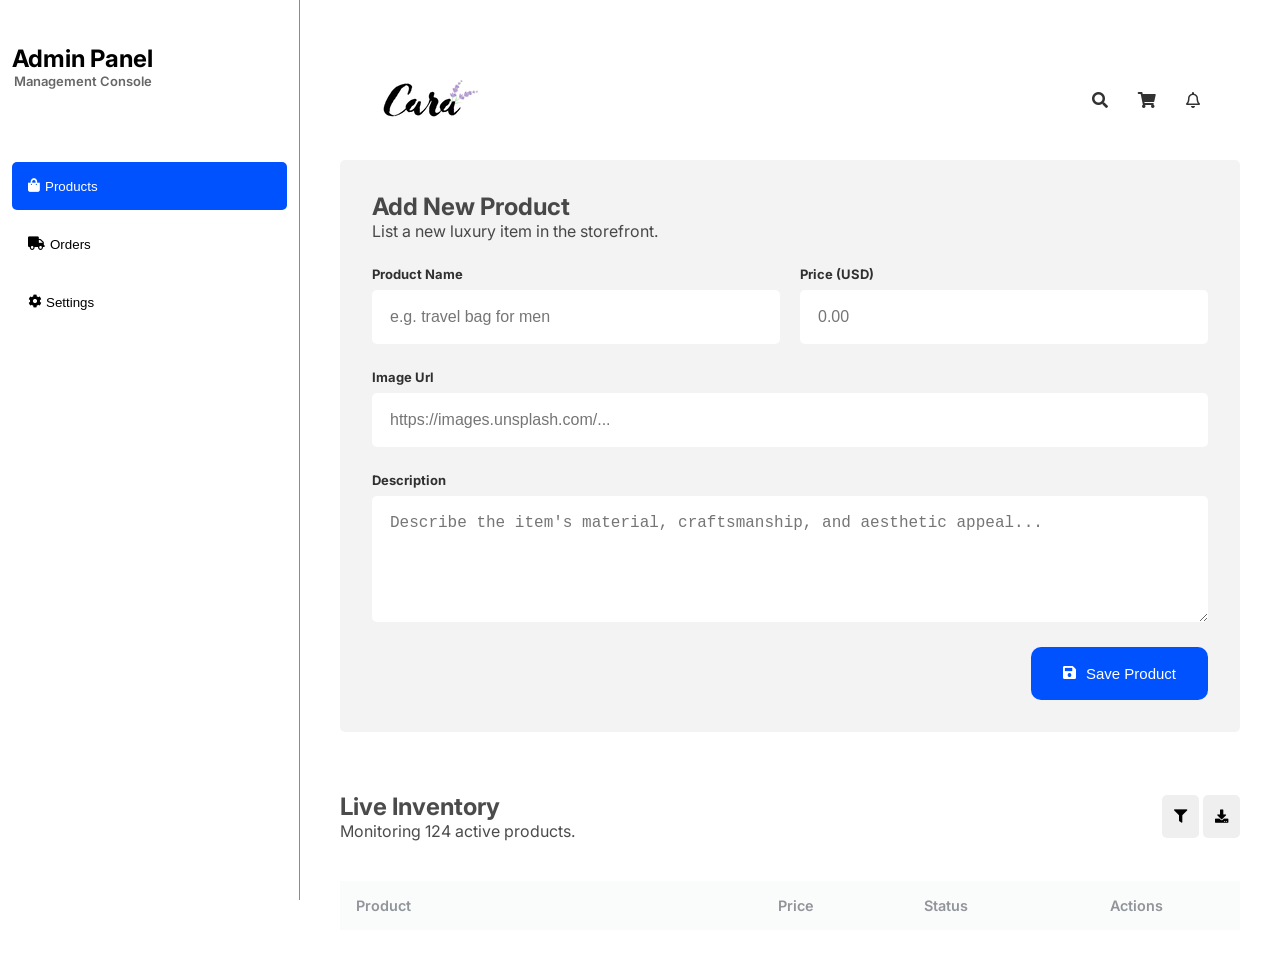
==== admin.html @ 92e77551 "created admin dashboard using html and css" ====
<!doctype html>
<html>
  <head>
    <link rel="preconnect" href="https://fonts.googleapis.com" />
    <link rel="preconnect" href="https://fonts.gstatic.com" crossorigin />
    <link
      href="https://fonts.googleapis.com/css2?family=Inter:ital,opsz,wght@0,14..32,100..900;1,14..32,100..900&family=League+Spartan:wght@100..900&family=Pixelify+Sans:wght@400..700&display=swap"
      rel="stylesheet"
    />
    <link
      rel="stylesheet"
      href="https://pro.fontawesome.com/releases/v5.10.0/css/all.css"
    />
    <link rel="stylesheet" href="style.css" />
    <title>Admin Dashboard</title>
  </head>
  <body>
    <section id="admin-panel-header">
      <section id="side-panel">
        <div id="panel-heading">
          <h1>Admin Panel</h1>
          <p>Management Console</p>
        </div>
        <div id="panel-buttons">
          <button class="button-active">
            <i class="fas fa-shopping-bag"></i>Products
          </button>
          <button><i class="fa fa-truck"></i>Orders</button>
          <button><i class="fas fa-cog"></i>Settings</button>
        </div>
      </section>
      <section id="admin-panel-right">
        <header id="header">
          <img src="images/logo.png" />
          <div id="nav-icons">
            <i class="fa fa-search"></i>
            <i class="fa fa-shopping-cart"></i>
            <i class="far fa-bell"></i>
          </div>
        </header>
        <section id="add-product-card">
          <div id="card-header">
            <h2>Add New Product</h2>
            <p>List a new luxury item in the storefront.</p>
          </div>
          <div id="product-name-price">
            <div class="product-input">
              <label for="product-name">Product Name</label>
              <input
                type="text"
                id="product-name"
                placeholder="e.g. travel bag for men"
              />
            </div>
            <div class="product-input">
              <label for="product-price">Price (USD)</label>
              <input type="number" id="product-price" placeholder="0.00" />
            </div>
          </div>
          <div id="product-image">
            <div class="product-input">
              <label for="product-img">Image Url</label>
              <input
                type="url"
                id="product-img"
                placeholder="https://images.unsplash.com/..."
              />
            </div>
          </div>
          <div id="product-description">
            <div class="product-input">
              <label for="product-desc">Description</label>
              <textarea
                id="product-desc"
                rows="5"
                placeholder="Describe the item's material, craftsmanship, and aesthetic appeal..."
              ></textarea>
            </div>
          </div>
          <div id="save-product-btn">
            <div class="product-input">
              <button><i class="fa fa-save"></i>Save Product</button>
            </div>
          </div>
        </section>
        <section id="live-inventory">
          <div id="inventory-heading">
            <div>
              <h2>Live Inventory</h2>
              <p>Monitoring 124 active products.</p>
            </div>
            <div id="inventory-filter-download">
              <button><i class="fa fa-filter"></i></button>
              <button><i class="fa fa-download"></i></button>
            </div>
          </div>
          <div class="table-responsive">
            <table id="inventory-table">
              <thead>
                <tr>
                  <th>Product</th>
                  <th>Price</th>
                  <th>Status</th>
                  <th>Actions</th>
                </tr>
              </thead>
              <tbody id="inventory-rows"></tbody>
            </table>
          </div>
        </section>
      </section>
    </section>
    <script src="admin.js"></script>
  </body>
</html>
---- style.css ----
body{
    background: white;
    font-family: 'Inter';
    margin: 0;
}

/*-----------------------------User Page-------------------------------*/

#nav-header{
    display: flex;
    align-items: center;
    justify-content: space-between;
    padding: 8px 40px;
    background: white;
    position: sticky;
    top: 0;
    z-index: 999;
}

#nav-header input{
    font-size: 16px;
    font-weight: 400;
    width: 392px;
    height: 40px;
    padding: 8px 12px;
    border: none;
    border-radius: 20px;
    outline: none;
    background: rgb(239, 239, 239);
}



#nav-header search{
    display: flex;
    align-items: center;
    width: 432px;
    height: 40px;
    padding: 8px;
    border: 2px solid transparent;
    border-radius: 50px;
    background: rgb(239, 239, 239);
    cursor: text;
}

#nav-header search:focus-within{
    border: 2px solid rgb(180, 180, 255);
}

#nav-header search i{
    opacity: 0.5;
    width: 20px;
    height: 16px;
    margin-left: 8px;
}
#nav-header>i:hover{
    color: #003EC7;
    cursor: pointer;
}

#cart{
    position: fixed;
    top: 0;
    right: -500px;
    width: 350px;
    height: 100vh;
    background: white;
    z-index: 1001;
    padding: 20px;
    transition: right 0.3s ease;
    box-shadow: -2px 0px 10px rgba(0,0,0,0.2);
}

#cart.open{
    right: 0px;
}

#close:hover{
    color: #003EC7;
    cursor: pointer;
}

#cart-header{
    display: flex;
    align-items: center;
    justify-content: space-between;
}

#cart-header button{
    font-size: 20px;
    background: none;
    border: none;
}

.cart-item{
    display: flex;
    gap: 16px;
    padding: 16px 0;
    border-bottom: 1px solid #eee;
    align-items: flex-start;
}

.cart-item img{
    width: 80px;
    height: 80px;
    object-fit: contain;
}

.cart-item-details{
    flex: 1;
    display: flex;
    flex-direction: column;
    justify-content: space-between;
    min-height: 80px;
}

.cart-item-header{
    display: flex;
    justify-content: space-between;
    align-items: flex-start;
    gap: 8px;
}

.cart-item-title{
    margin: 0;
    font-size: 14px;
    font-weight: 600;
}

.cart-item-title:hover{
    color: #003EC7;
    cursor: pointer;
}

.cart-item-price{
    font-weight: bold;
    font-size: 14px;
    white-space: nowrap;
}

.cart-item-controls{
    display: flex;
    justify-content: space-between;
    align-items: center;
    margin-top: auto;
}

.quantity-controls{
    display: flex;
    align-items: center;
    gap: 15px;
    border: 0.667px solid  #ccc;
}

.qty-btn{
    background: transparent;
    border: none;
    padding: 4px 8px;
}

.qty-btn:hover{
    background: #ccc;
    cursor: pointer;
}

.qty-num{
    padding: 0 8px;
    font-size: 14px;
}

.delete-btn{
    background: none;
    border: none;
    opacity: 0.6;
}

.delete-btn:hover{
    color: #cc0000;
    cursor: pointer;
}

.cart-total-container{
    display: flex;
    justify-content: space-between;
    align-items: center;
}

#checkout-btn{
    display: flex;
    gap: 8px;
    justify-content: center;
    align-items: center;
    padding: 16px 0px;
    width: 100%;
    background: #003EC7;
    border: none;
    color: white;
    font-size: medium;
    font-weight: 600;
}

#checkout-btn .arrow-icon{
    transition: transform 0.2s ease-in-out;
}

#checkout-btn:hover .arrow-icon{
    transform: translateX(5px); 
}

#checkout-btn:hover{
    background: blue;
    cursor: pointer;
}

#cart-last-line{
    font-size: 12px;
    text-align: center;
    opacity: 0.6;
}

#overlay{
    position: fixed;
    inset: 0;
    background: rgba(0, 0, 0, 0.4);
    visibility: hidden;
    opacity: 0;
    transition: 0.3s;
    z-index: 1000;
}

#overlay.active{
    visibility: visible;
    opacity: 1;
}

#hero{
    display: flex;
    align-items: flex-end;
    justify-content: space-between;
    padding-left: 40px;
    padding-right: 40px;
    margin-top: 20px;
}

#hero p{
    font-weight: bold;
    color: #003EC7;
    font-weight: 400;
    font-size: 12px;
}

#hero h1{
    font-size: 48px;
    margin-top: 8px;
}

#hero button, select{
    text-align: center;
    padding: 12px 24px;
    border: 1px solid rgb(121, 120, 120);
    border-radius: 50px;
    background: white;
}

#hero button:focus{
    border: 2px solid rgb(180, 180, 255)
}

#hero-buttons{
    display: flex;
    flex-direction: row;
    gap: 10px;
}

#category-filter {
    appearance: none;
}

#category-filter:focus{
    outline: none;
    border: 2px solid rgb(180, 180, 255)
}

#display-cards{
    padding-left: 40px;
    padding-right: 40px;
    display: flex;
    justify-content: space-between;
    flex-wrap: wrap;
    gap: 20px;
}

#display-cards .card{
    margin-top: 30px;
    display: flex;
    flex-direction: column;
    border: 1px solid rgb(171, 171, 170);
    border-radius: 20px;
    width: 275px;
    transition: ease 0.3s;
}

#display-cards .card:hover{
    transform: scale(1.03);
}

#display-cards .card img{
    width: 100%;
    height: 220px;
    display: block;
    object-fit: contain;
}

#display-cards .card .details{
    padding: 16px;
    margin-top: auto;
}

#display-cards .card .details p{
    opacity: 0.5;
    margin-bottom: 4px;
}

#display-cards .card .details h2{
    color: #003EC7;
    margin-top: 4px;
}

#display-cards .card button{
    display: flex;
    align-items: flex-end;
    justify-content: center;
    background: #003EC7;
    color: white;
    font-size: 16px;
    border: none;
    padding: 16px 0px;
    width: 100%;
    height: 54px;
    border-radius: 10px;
}

#main-h2{
    margin-top: 80px;
    padding-left: 40px;
}

#banner-img-1{
    background-image: linear-gradient(
        rgba(0, 0, 0, 0.4),
        rgba(0, 0, 0, 0.4)),url("images/curated.png");
    width: 50%;
    height: 100%;
    padding: 32px;
    color: white;
    border-radius: 20px;
    transition: transform ease 0.3s;
}

#banner-img-2{
    background-color: #003EC7;
    background-image: linear-gradient(
            rgba(0, 62, 199, 0.5),
            rgba(0, 62, 199, 0.5)),url("images/curated2.png");
    width: 40%;
    height: 100%;
    padding: 32px;
    color: white;
    border-radius: 20px;
    transition: transform ease 0.3s;
}

#banner-img-1, #banner-img-2{
    display: flex;
    flex-direction: column;
    justify-content: flex-end;
    align-items: flex-start;
}

.banner-imgs{
    display: flex;
    align-items: center;
    justify-content: space-between;
    gap: 25px;
    padding: 40px 40px 100px 40px;
    height: 436px;
}

#banner-img-1:hover, #banner-img-2:hover{
    transform: scale(1.01);
}

#banner button{
    padding: 16px 32px;
    font-size: 16px;
    font-weight: 600;
    border: none;
    border-radius: 30px;
}

#banner button:hover{
    background: #003EC7;
    color: white;
    cursor: pointer;
}

.section-p1 {
  padding: 40px 80px;
}

.section-m1 {
  margin: 40px 0;
}

#newsletter {
  display: flex;
  justify-content: space-between;
  align-items: center;
  flex-wrap: wrap;
  background-color: #092665;
}

#newsletter h4 {
  font-size: 22px;
  font-weight: 700;
  color: white;
}

#newsletter p {
  font-size: 14px;
  font-weight: 600;
  color: #818ea0;
}

#newsletter p span {
  color: #ffbd27;
}

#newsletter input {
  height: 2.125rem;
  padding: 0 1.25rem;
  font-size: 14px;
  width: 100%;
  border: 1px solid transparent;
  border-radius: 4px;
  outline: none;
  border-top-right-radius: 0;
  border-bottom-right-radius: 0;
}

#newsletter .form {
    display: flex;
    flex-direction: column;
    gap: 10px;
    width: 40%;
}

#newsletter input, #newsletter textarea {
    width: 100%;
    padding: 10px 1.25rem;
    font-size: 14px;
    border: 1px solid transparent;
    border-radius: 4px;
    outline: none;
}

#newsletter button {
    background-color: #003EC7;
    color: white;
    border: none;
    width: 30%;
    white-space: nowrap;
    padding: 16px 20px;
    border-radius: 4px;
    cursor: pointer;
}

#newsletter button:hover{
    background-color: #006aff;
}

#footer-sec{
    margin-top: 64px;
    padding: 64px 40px;
    margin-bottom: 18px;
    display: flex;
    align-items: center;
    justify-content: space-between;
    flex-wrap: wrap;
    background: white;
    border-top: 0.667px solid rgb(107, 107, 107);
    border-bottom: 0.667px solid rgb(107, 107, 107);
}

#footer-sec p{
    opacity: 0.6;
}

#footer-sec img,
#footer-sec h5{
    margin-bottom: 16px;
}

#footer-p1{
    margin-bottom: 24px;
}

#footer-bottom{
    font-size: 12px;
    display: flex;
    justify-content: space-between;
    align-items: center;
    padding-top: 10px;
    padding-bottom: 32px;
    padding-right: 30px;
    padding-left: 30px;
}

#footer-bottom div{
    display: flex;
    gap: 15px;
}

#footer-sec .footer-p2 p:hover{
    color: blue;
    cursor: pointer;
}

#footer-sec button{
    width: 40px;
    height: 40px;
    border: none;
    border-radius: 50%;
    cursor: pointer;
}

#footer-sec button:hover{
    background: #003EC7;
    color: white;
}

#footer-bottom p {
    opacity: 0.6;
    transition: opacity 0.2s ease;
}

#footer-bottom div p:hover{
    opacity: 1;
    cursor: pointer;
}

/*--------------------------------Admin Dashboard----------------------------*/


#admin-panel-right{
    padding: 40px;
    flex-grow: 1;
}

#header{
    display: flex;
    justify-content: space-between;
    align-items: center;
    padding: 40px;
}

#nav-icons{
    display: flex;
    gap: 30px;
    opacity: 0.8;
}

#nav-icons i:hover{
    opacity: 0.5;
    cursor: pointer;
}

#admin-panel-header{
    display: flex;
    align-items: flex-start;
    min-height: 100vh;
    width: 100%;
}

#side-panel{
    display: flex;
    flex-direction: column;
    justify-content: flex-start;
    align-items: flex-start;
    padding: 20px 12px;
    border-right: 1px solid #818ea0;
    position: sticky;
    top: 0;
    z-index: 999;
    width: 300px;
    height: 100vh;
    box-sizing: border-box;
    flex-shrink: 0;
}

#panel-heading{
    display: flex;
    flex-direction: column;
    align-items: center;
    justify-content: center;
    padding-bottom: 50px;
}

#panel-heading h1{
    margin-bottom: 0px;
    font-size: 24px;
}

#panel-heading p{
    font-size: 13px;
    font-weight: 600;
    opacity: 0.6;
    margin-top: 0px;
}

#panel-buttons{
    display: flex;
    flex-direction: column;
    justify-content: center;
    align-items: center;
    width: 100%;
}

#panel-buttons button{
    display: flex;
    gap: 5px;
    align-items: center;
    text-align: start;
    background: transparent;
    border: none;
    padding: 12px 16px;
    margin-top: 10px;
    width: 100%;
    height: 48px;
    border-radius: 5px;
    transition: 0.2s ease;
}

#panel-buttons button:hover{
    background: #cfcfcf;
    cursor: pointer;
}

#panel-buttons button:focus{
    outline: none;
}

#panel-buttons button.button-active{
    background: #0052ff;
    color: white;
}

#add-product-card{
    padding: 32px;
    background: #f4f3f3;
    border-radius: 5px;
}

#card-header h2,
#card-header p{
    margin: 0;
    opacity: 0.7;
}

#product-name-price{
    display: flex;
    justify-content: space-between;
    gap: 20px;
}

.product-input{
    display: flex;
    flex-direction: column;
    flex-grow: 1;
    margin-top: 25px;
}

.product-input label{
    font-size: small;
    font-weight: bold;
    opacity: 0.8;
}

.product-input input,
.product-input textarea{
    padding: 18px;
    margin-top: 8px;
    border: none;
    border-radius: 5px;
    font-size: 16px;
}

.product-input>input:focus,
.product-input>textarea:focus{
    outline: 2px solid #003EC7;
}

.product-input>button{
    display: flex;
    gap: 10px;
    align-self: flex-end;
    padding: 18px 32px;
    background: #0052ff;
    color: white;
    border: none;
    border-radius: 10px;
    font-size: 15px;
}

.product-input>button:hover{
    background: #3773f3;
    cursor: pointer;
}

#inventory-heading{
    display: flex;
    align-items: center;
    justify-content: space-between;
    margin-top: 60px;
}

#inventory-heading h2,
#inventory-heading p{
    margin: 0;
    opacity: 0.7;
}

#inventory-filter-download button{
    padding: 14px 12px;
    border: none;
    border-radius: 5px;
}

#inventory-filter-download button:hover{
    background: #ccc;
    cursor: pointer;
}

#inventory-table{
    width: 100%;
    margin-top: 40px;
    border-collapse: collapse;
    text-align: left;
    table-layout: fixed;
}

#inventory-table th:nth-child(1){
    width: 50%;
}

#inventory-table th:nth-child(2){
    width: 15%;
}

#inventory-table th:nth-child(3){
    width: 20%;
}

#inventory-table th:nth-child(4){
    width: 15%;
}

#inventory-table th{
    background-color: #f8f9fa;
    color: #495057;
    font-weight: 600;
    padding: 16px;
    font-size: 0.9rem;
    opacity: 0.6;
}

#inventory-table td {
    padding: 16px;
    border-bottom: 1px solid #e0e0e0;
}
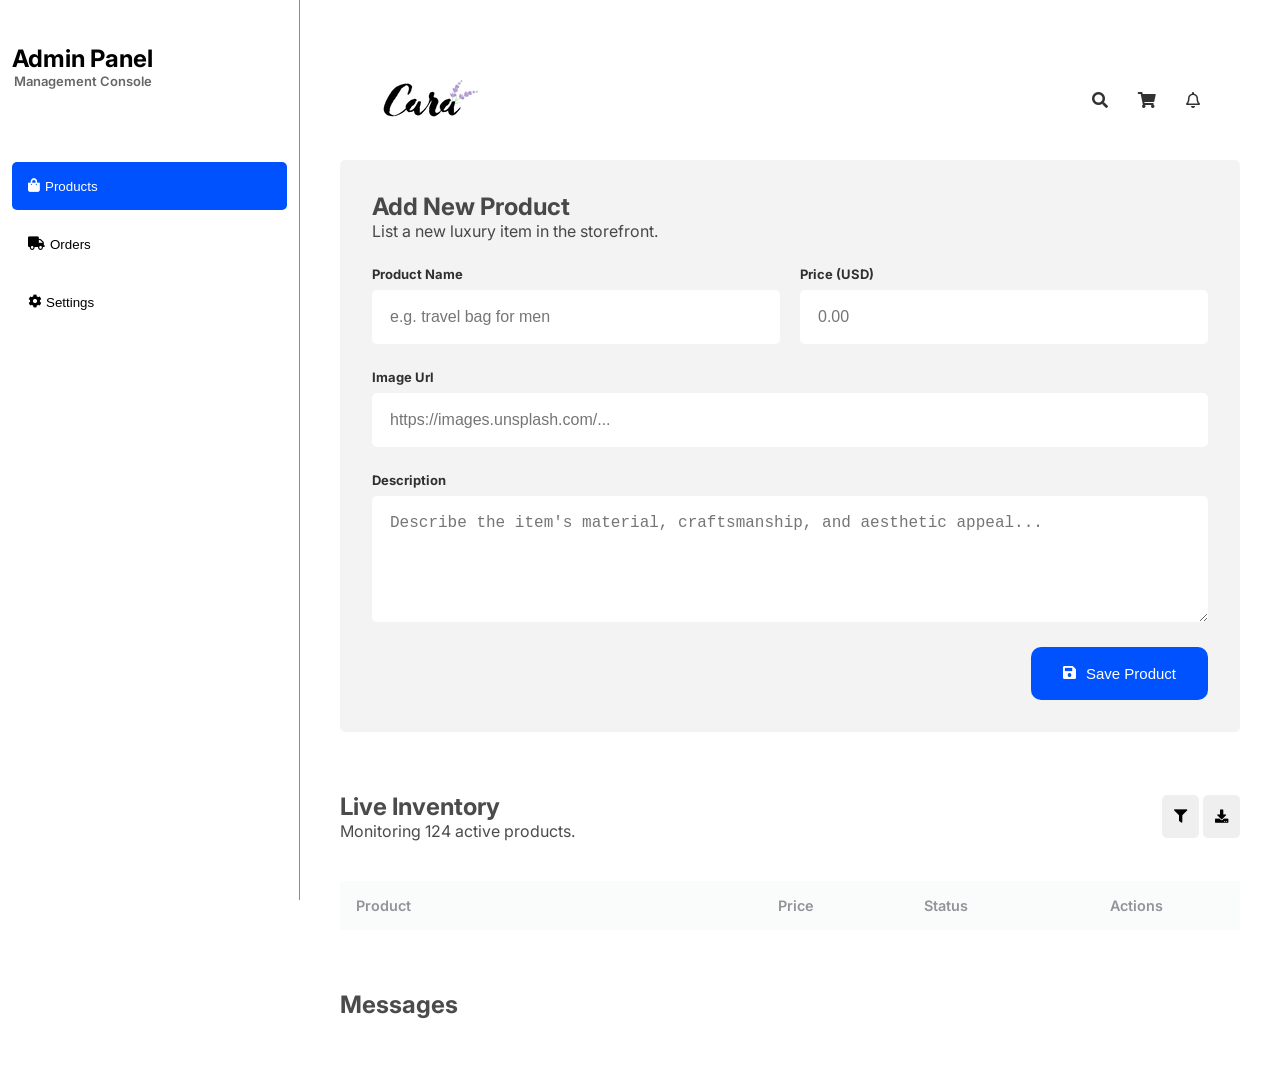
==== commit 0092abe7: "rendered messages at the bottom of admin dashboard" ====
--- a/admin.html
+++ b/admin.html
@@ -43,45 +43,49 @@
             <h2>Add New Product</h2>
             <p>List a new luxury item in the storefront.</p>
           </div>
-          <div id="product-name-price">
-            <div class="product-input">
-              <label for="product-name">Product Name</label>
-              <input
-                type="text"
-                id="product-name"
-                placeholder="e.g. travel bag for men"
-              />
+          <form id="product-form">
+            <div id="product-name-price">
+              <div class="product-input">
+                <label for="product-name">Product Name</label>
+                <input
+                  type="text"
+                  id="product-name"
+                  placeholder="e.g. travel bag for men"
+                />
+              </div>
+              <div class="product-input">
+                <label for="product-price">Price (USD)</label>
+                <input type="number" step="0.01" id="product-price" placeholder="0.00" />
+              </div>
             </div>
-            <div class="product-input">
-              <label for="product-price">Price (USD)</label>
-              <input type="number" id="product-price" placeholder="0.00" />
+            <div id="product-image">
+              <div class="product-input">
+                <label for="product-img">Image Url</label>
+                <input
+                  type="url"
+                  id="product-img"
+                  placeholder="https://images.unsplash.com/..."
+                />
+              </div>
             </div>
-          </div>
-          <div id="product-image">
-            <div class="product-input">
-              <label for="product-img">Image Url</label>
-              <input
-                type="url"
-                id="product-img"
-                placeholder="https://images.unsplash.com/..."
-              />
+            <div id="product-description">
+              <div class="product-input">
+                <label for="product-desc">Description</label>
+                <textarea
+                  id="product-desc"
+                  rows="5"
+                  placeholder="Describe the item's material, craftsmanship, and aesthetic appeal..."
+                ></textarea>
+              </div>
             </div>
-          </div>
-          <div id="product-description">
-            <div class="product-input">
-              <label for="product-desc">Description</label>
-              <textarea
-                id="product-desc"
-                rows="5"
-                placeholder="Describe the item's material, craftsmanship, and aesthetic appeal..."
-              ></textarea>
+            <div id="save-product-btn">
+              <div class="product-input">
+                <button id="product-save-button">
+                  <i class="fa fa-save"></i>Save Product
+                </button>
+              </div>
             </div>
-          </div>
-          <div id="save-product-btn">
-            <div class="product-input">
-              <button><i class="fa fa-save"></i>Save Product</button>
-            </div>
-          </div>
+          </form>
         </section>
         <section id="live-inventory">
           <div id="inventory-heading">
@@ -108,6 +112,15 @@
             </table>
           </div>
         </section>
+        <section id="user-messages">
+          <div id="display-messages">
+            <div id="message-heading">
+              <h2>Messages</h2>
+            </div>
+            <div id="message-content">
+            </div>
+          </div>
+        </section>
       </section>
     </section>
     <script src="admin.js"></script>
--- a/style.css
+++ b/style.css
@@ -183,6 +183,15 @@
     display: flex;
     justify-content: space-between;
     align-items: center;
+}
+
+.add-to-cart{
+    transition: background-color 0.3s ease, transform 0.1s ease;
+}
+
+.add-to-cart.added {
+  background-color: #28a745 !important;
+  pointer-events: none;
 }
 
 #checkout-btn{
@@ -777,4 +786,62 @@
 #inventory-table td {
     padding: 16px;
     border-bottom: 1px solid #e0e0e0;
+}
+
+#inventory-rows tr img{
+    width: 48px;
+    height: 48px;
+}
+
+#inventory-rows tr td:nth-child(1){
+    display: flex;
+    align-items: center;
+    justify-content: flex-start;
+    gap: 5px;
+}
+
+#inventory-rows .action-buttons{
+    padding: 8px;
+}
+
+#inventory-rows .action-buttons>.dlt-btn,
+#inventory-rows .action-buttons>.update-btn{
+    background: #0052ff;
+    border: none;
+    border-radius: 4px;
+    color: white;
+    padding: 4px 8px;
+}
+
+#inventory-rows .action-buttons>.dlt-btn:hover{
+    background: #cc0000;
+    cursor: pointer;
+}
+
+#inventory-rows .action-buttons>.update-btn:hover{
+    background: rgb(17, 128, 17);
+    cursor: pointer;
+}
+
+#inventory-rows .active-status{
+    background: rgb(218, 255, 218);
+    color: rgb(4, 110, 4);
+    padding: 4px 10px;
+    border-radius: 20px;
+    font-size: 0.65rem;
+    font-weight: 600;
+}
+
+#user-messages{
+    margin-top: 60px;
+}
+
+#message-heading{
+    opacity: 0.7;
+}
+
+#message-content .show-msg{
+    background: #eff0f1;
+    padding: 20px 10px;
+    border-radius: 10px;
 }
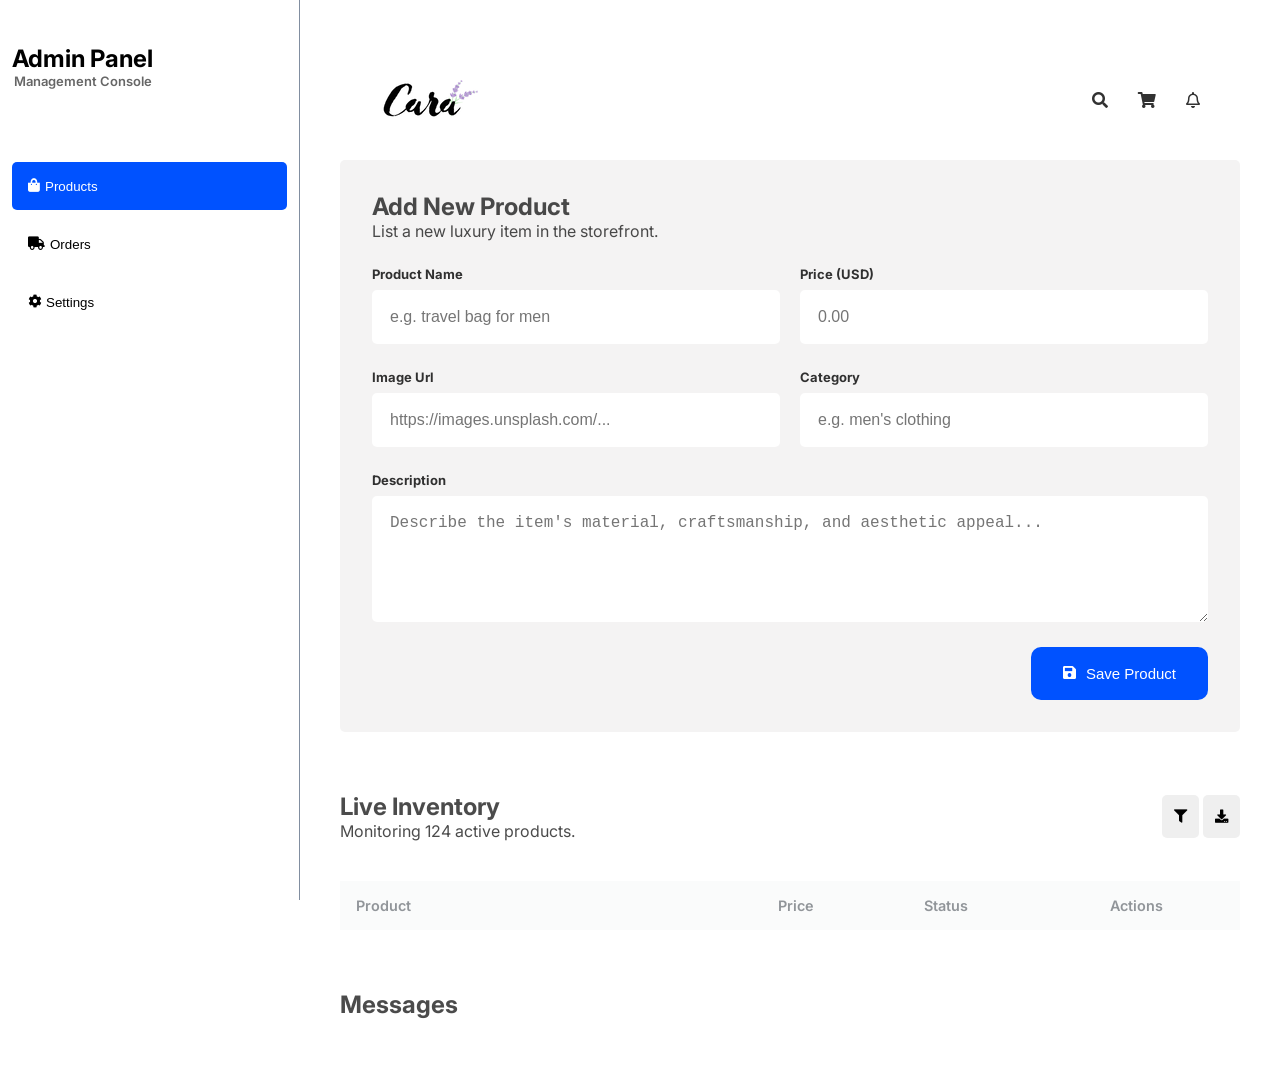
==== commit eefb06e2: "added category input in admin dashboard" ====
--- a/admin.html
+++ b/admin.html
@@ -58,7 +58,7 @@
                 <input type="number" step="0.01" id="product-price" placeholder="0.00" />
               </div>
             </div>
-            <div id="product-image">
+            <div id="product-image-category">
               <div class="product-input">
                 <label for="product-img">Image Url</label>
                 <input
@@ -66,6 +66,10 @@
                   id="product-img"
                   placeholder="https://images.unsplash.com/..."
                 />
+              </div>
+              <div class="product-input">
+                <label for="product-category">Category</label>
+                <input type="text" id="product-category" placeholder="e.g. men's clothing" />
               </div>
             </div>
             <div id="product-description">
--- a/style.css
+++ b/style.css
@@ -185,6 +185,10 @@
     align-items: center;
 }
 
+.add-to-cart:hover{
+    cursor: pointer;
+}
+
 .add-to-cart{
     transition: background-color 0.3s ease, transform 0.1s ease;
 }
@@ -290,13 +294,17 @@
     border: 2px solid rgb(180, 180, 255)
 }
 
+#hero-buttons .active-view{
+    background: #d5d6d6;
+}
+
 #display-cards{
     padding-left: 40px;
     padding-right: 40px;
     display: flex;
-    justify-content: space-between;
+    justify-content: flex-start;
     flex-wrap: wrap;
-    gap: 20px;
+    gap: 25px;
 }
 
 #display-cards .card{
@@ -406,6 +414,15 @@
     border: none;
     border-radius: 30px;
 }
+
+#banner-img-2 button>i{
+    transition: transform 0.2s ease-in-out;
+}
+
+#banner-img-2 button:hover>i{
+    transform: translateX(5px); 
+}
+
 
 #banner button:hover{
     background: #003EC7;
@@ -676,7 +693,8 @@
     opacity: 0.7;
 }
 
-#product-name-price{
+#product-name-price,
+#product-image-category{
     display: flex;
     justify-content: space-between;
     gap: 20px;
@@ -844,4 +862,33 @@
     background: #eff0f1;
     padding: 20px 10px;
     border-radius: 10px;
+}
+
+.spinner {
+    border: 4px solid #f3f3f3;
+    border-top: 4px solid #3498db;
+    border-radius: 50%;
+    width: 30px;
+    height: 30px;
+    animation: spin 1s linear infinite;
+    margin: 20px auto;
+}
+
+@keyframes spin {
+    0% { transform: rotate(0deg); }
+    100% { transform: rotate(360deg); }
+}
+.error-text { color: red; text-align: center; font-weight: bold; }
+
+.retry-btn {
+    margin-top: 15px;
+    padding: 8px 16px;
+    background-color: #3498db;
+    color: white;
+    border: none;
+    border-radius: 4px;
+    cursor: pointer;
+}
+.retry-btn:hover {
+    background-color: #2980b9;
 }
